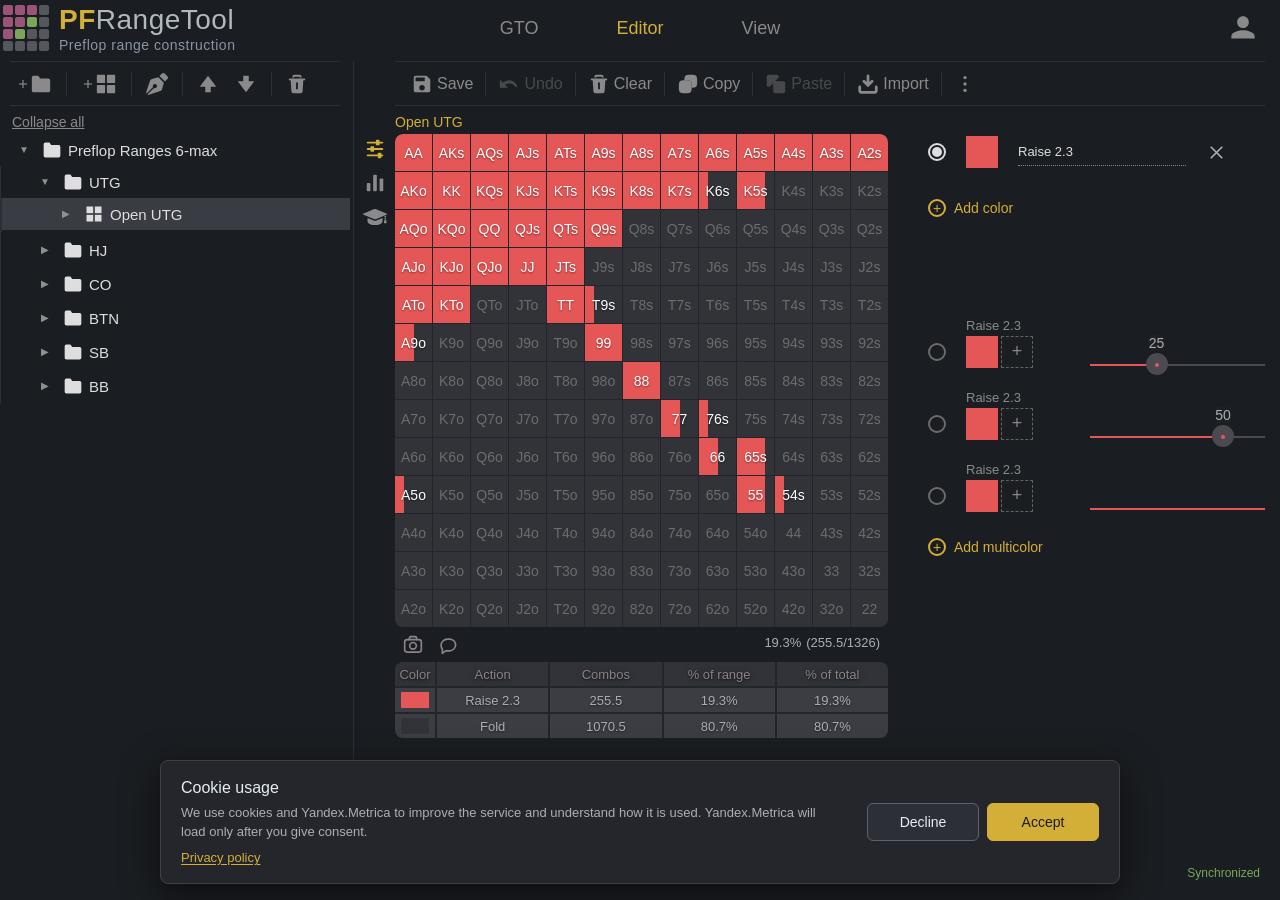
==== index.html @ 48ddcf0f "Добавление SVG-иконки и стилей для кнопки "Начать тренировку" в тренажере" ====
<!DOCTYPE html>
<html lang="ru">
<head>
    <meta charset="UTF-8">
    <meta name="viewport" content="width=device-width, initial-scale=1.0, user-scalable=yes">
    <!-- Сайт полностью тёмный: явно сообщаем это браузеру, чтобы встроенные
         авто-затемнители (Samsung Internet, Chrome Force Dark) не перекрашивали
         фон ячеек матрицы и градиенты своими алгоритмами. -->
    <meta name="color-scheme" content="dark">
    <title data-i18n="app.title">PFRangeTool - Построение префлоп-диапазонов</title>
	<link rel="icon" href="/favicon.svg" type="image/svg+xml">
    <link rel="stylesheet" href="styles.css">
    <link rel="stylesheet" href="styles/cookie-consent.css">
</head>
<body>
<script src="js/cookie-consent.js"></script>
<div class="app-card">
    <button type="button" class="tabs-toggle" id="tabsToggle" aria-controls="mainTabs" aria-expanded="true" data-i18n-aria-label="tabs.showPanelHide" aria-label="Скрыть панель вкладок">
        <svg class="tabs-toggle-icon" viewBox="0 0 24 24" aria-hidden="true" focusable="false">
            <path d="M5 8.5 12 15l7-6.5" fill="none" stroke="currentColor" stroke-width="2" stroke-linecap="round" stroke-linejoin="round"/>
        </svg>
    </button>
    <div class="tabs" id="mainTabs">
    <!-- Логотип -->
    <div class="logo-container">
        <div class="matrix-grid">
            <div class="cell cell-red"></div>
            <div class="cell cell-red"></div>
            <div class="cell cell-red"></div>
            <div class="cell cell-empty"></div>
            <div class="cell cell-red"></div>
            <div class="cell cell-red"></div>
            <div class="cell cell-green"></div>
            <div class="cell cell-empty"></div>
            <div class="cell cell-red"></div>
            <div class="cell cell-green"></div>
            <div class="cell cell-empty"></div>
            <div class="cell cell-empty"></div>
            <div class="cell cell-empty"></div>
            <div class="cell cell-empty"></div>
            <div class="cell cell-empty"></div>
            <div class="cell cell-empty"></div>
        </div>
        <div class="text-part">
            <h1 class="main-title">
                <span class="pf-text">PF</span><span class="range-text">RangeTool</span>
            </h1>
            <div class="subtitle" data-i18n="app.subtitle">построение префлоп-диапазонов</div>
        </div>
    </div>

    <!-- Кнопки -->
    <button type="button" class="tabs-menu-toggle" id="tabsMenuToggle" aria-expanded="false" data-i18n-aria-label="tree.openPanel" aria-label="Показать дерево">
        <svg class="tabs-menu-icon" viewBox="0 0 24 24" aria-hidden="true" focusable="false">
            <path d="M4 6h16M4 12h16M4 18h16" fill="none" stroke="currentColor" stroke-width="2" stroke-linecap="round"/>
        </svg>
    </button>
    <div class="tab-buttons" id="tabButtons">
    <button class="tab-btn" data-page="gto">GTO</button>
    <button class="tab-btn" data-page="constructor" data-i18n="tabs.editor">Редактор</button>
    <button class="tab-btn" data-page="work" data-i18n="tabs.view">Просмотр</button>
    </div>
    <div class="auth-panel" id="authPanel">
        <button type="button" class="auth-avatar-btn" id="authAvatarBtn" aria-haspopup="true" aria-expanded="false" data-i18n-aria-label="auth.account" aria-label="Аккаунт">
            <svg class="auth-avatar-icon" viewBox="0 0 24 24" aria-hidden="true">
                <path d="M12 12c2.76 0 5-2.24 5-5s-2.24-5-5-5-5 2.24-5 5 2.24 5 5 5zm0 2c-3.33 0-10 1.67-10 5v2h20v-2c0-3.33-6.67-5-10-5z"/>
            </svg>
            <svg class="auth-avatar-close" viewBox="0 0 24 24" aria-hidden="true">
                <path d="M18.3 4.29 12 10.59 5.7 4.29 4.29 5.7 10.59 12l-6.3 6.3 1.41 1.41 6.3-6.3 6.3 6.3 1.41-1.41-6.3-6.3 6.3-6.3z"/>
            </svg>
        </button>
        <div class="auth-dropdown" id="authDropdown">
            <button type="button" class="auth-menu-item" id="authLoginItem" data-i18n="auth.login">Войти</button>
            <button type="button" class="auth-menu-item" id="authRegisterItem" data-i18n="auth.register">Регистрация</button>
            <div class="auth-user-name" id="authUserName" hidden></div>
            <div class="auth-user-email" id="authUserEmail" hidden></div>
            <div class="auth-menu-divider" id="authConfigDivider" hidden></div>
            <button type="button" class="auth-menu-item" id="importTreeMenuBtn" data-i18n="auth.import" hidden>Импорт конфигурации</button>
            <button type="button" class="auth-menu-item" id="exportTreeMenuBtn" data-i18n="auth.export" hidden>Экспорт конфигурации</button>
            <button type="button" class="auth-menu-item" id="authLogoutItem" data-i18n="auth.logout" hidden>Выйти</button>
            <div class="auth-menu-divider"></div>
            <div class="language-switcher" role="group" data-i18n-aria-label="language.label" aria-label="Язык">
                <span class="language-label" data-i18n="language.label">Язык</span>
                <button type="button" class="language-btn active" data-language="ru">RU</button>
                <button type="button" class="language-btn" data-language="en">EN</button>
            </div>
        </div>
    </div>
</div>

    <!-- КОНСТРУКТОР -->
    <div id="constructorPage" class="page">
        <div class="three-columns">
            <!-- ЛЕВАЯ КОЛОНКА: ДЕРЕВО -->
            <div class="tree-panel">
                <!-- НАВИГАЦИОННАЯ ПАНЕЛЬ ДЕРЕВА -->
                <div class="tree-toolbar">

                    <button class="toolbar-btn" id="treeAddFolderBtn" data-i18n-tooltip="tree.createFolder" data-tooltip="Создать папку">
                        <svg class="plus-icon" viewBox="0 0 24 24"><rect x="5" y="11" width="14" height="2"/><rect x="11" y="5" width="2" height="14"/></svg>
                        <svg class="icon" viewBox="0 0 24 24"><path d="M22 19a2 2 0 0 1-2 2H4a2 2 0 0 1-2-2V5a2 2 0 0 1 2-2h5l2 3h9a2 2 0 0 1 2 2z"/></svg>
                    </button>
					<div class="divider"></div>
                    <button class="toolbar-btn" id="treeAddRangeBtn" data-i18n-tooltip="tree.createRange" data-tooltip="Создать диапазон">
                        <svg class="plus-icon" viewBox="0 0 24 24"><rect x="5" y="11" width="14" height="2"/><rect x="11" y="5" width="2" height="14"/></svg>
                        <svg class="icon" viewBox="0 0 24 24"><rect x="2" y="2" width="9" height="9" rx="1"/><rect x="13" y="2" width="9" height="9" rx="1"/><rect x="2" y="13" width="9" height="9" rx="1"/><rect x="13" y="13" width="9" height="9" rx="1"/></svg>
                    </button>
                    <div class="divider"></div>
                    <button class="toolbar-btn" id="treeRenameBtn" data-i18n-tooltip="tree.renameRange" data-tooltip="Переименовать диапазон">
                        <svg class="icon" viewBox="0 0 512 512"><path d="M136.6 138.79a64.003 64.003 0 0 0-43.31 41.35L0 460l14.69 14.69L164.8 324.58c-2.99-6.26-4.8-13.18-4.8-20.58 0-26.51 21.49-48 48-48s48 21.49 48 48-21.49 48-48 48c-7.4 0-14.32-1.81-20.58-4.8L37.31 497.31 52 512l279.86-93.29a64.003 64.003 0 0 0 41.35-43.31L416 224 288 96l-151.4 42.79zm361.34-64.62l-60.11-60.11c-18.75-18.75-49.16-18.75-67.91 0l-56.55 56.55 128.02 128.02 56.55-56.55c18.75-18.75 18.75-49.15 0-67.91z"/></svg>
                    </button>
                    <div class="divider"></div>
                    <button class="toolbar-btn" id="treeMoveUpBtn" data-i18n-tooltip="tree.moveUp" data-tooltip="Переместить вверх">
                        <svg class="icon" viewBox="0 0 24 24"><polygon points="12,3 3,15 9,15 9,21 15,21 15,15 21,15"/></svg>
                    </button>
                    <button class="toolbar-btn" id="treeMoveDownBtn" data-i18n-tooltip="tree.moveDown" data-tooltip="Переместить вниз">
                        <svg class="icon" viewBox="0 0 24 24"><polygon points="12,21 3,9 9,9 9,3 15,3 15,9 21,9"/></svg>
                    </button>
                    <div class="divider"></div>
                    <button class="toolbar-btn" id="treeDeleteBtn" data-i18n-tooltip="tree.delete" data-tooltip="Удалить диапазон">
                        <svg class="icon" viewBox="0 0 24 24"><path d="M17,4V5H15V4H9V5H7V4A2,2,0,0,1,9,2h6A2,2,0,0,1,17,4Z"/><path d="M20,6H4A1,1,0,0,0,4,8H5.07l.87,12.14a2,2,0,0,0,2,1.86h8.14a2,2,0,0,0,2-1.86L18.93,8H20a1,1,0,0,0,0-2ZM13,17a1,1,0,0,1-2,0V11a1,1,0,0,1,2,0Z"/></svg>
                    </button>
                </div>
                <div class="tree-collapse-wrapper">
                    <span id="treeCollapseText" class="tree-collapse-link" data-i18n="tree.collapseAll">Свернуть все</span>
</div>
                <div id="constructorTree"></div>
            </div>

            <!-- НОВЫЙ БЛОК: ОБЪЕДИНЯЕТ ТАБЛИЦУ И ПРОФИЛИ -->
            <div class="table-profiles-wrapper">
                <!-- НАВИГАЦИОННАЯ ПАНЕЛЬ (теперь над таблицей и профилями) -->
<div class="table-toolbar">

    
    <!-- Правая часть: кнопки -->
    <div class="toolbar-right">
        
        <button class="toolbar-btn" id="tableSaveBtn" data-i18n-tooltip="editor.saveRange" data-tooltip="Сохранить диапазон">
            <svg class="icon" viewBox="0 0 24 24"><path d="M17,3H5C3.89,3,3,3.9,3,5V19a2,2,0,0,0,2,2H19a2,2,0,0,0,2-2V7ZM12,19a3,3,0,1,1,3-3A3,3,0,0,1,12,19ZM15,9H5V5H15Z"/></svg>
            <span class="toolbar-btn-label" data-i18n="editor.save">Сохранить</span>
        </button>
        <div class="divider"></div>
        <button class="toolbar-btn" id="tableUndoBtn" data-i18n-tooltip="editor.undoChanges" data-tooltip="Отменить изменения">
            <svg class="icon" viewBox="0 0 24 24"><path d="M12.5,8c-2.65,0-5.05,0.99-6.9,2.6L2,7v9h9l-3.62-3.62C8.53,12.35,10.39,11.5,12.5,11.5 c2.87,0,5.37,1.63,6.68,4.05l2.03-1.19C19.6,11.57,16.26,8,12.5,8z"/></svg>
            <span class="toolbar-btn-label" data-i18n="editor.undo">Отменить</span>
        </button>
		        <div class="divider"></div>
        <button class="toolbar-btn" id="tableClearBtn" data-i18n-tooltip="editor.clearTable" data-tooltip="Очистить таблицу">
            <svg class="icon" viewBox="0 0 24 24"><path d="M17,4V5H15V4H9V5H7V4A2,2,0,0,1,9,2h6A2,2,0,0,1,17,4Z"/><path d="M20,6H4A1,1,0,0,0,4,8H5.07l.87,12.14a2,2,0,0,0,2,1.86h8.14a2,2,0,0,0,2-1.86L18.93,8H20a1,1,0,0,0,0-2ZM13,17a1,1,0,0,1-2,0V11a1,1,0,0,1,2,0Z"/></svg>
            <span class="toolbar-btn-label" data-i18n="editor.clear">Очистить</span>
        </button>
        <div class="divider"></div>
        <button class="toolbar-btn" id="tableCopyBtn" data-i18n-tooltip="editor.copyRange" data-tooltip="Копировать диапазон">
           <svg class="icon" viewBox="0 0 24 24" fill="currentColor">
        <path d="M16 12.9V17.1C16 20.6 14.6 22 11.1 22H6.9C3.4 22 2 20.6 2 17.1V12.9C2 9.4 3.4 8 6.9 8H11.1C14.6 8 16 9.4 16 12.9Z"/>
        <path d="M22 6.9V11.1C22 14.6 20.6 16 17.1 16H16V12.9C16 9.4 14.6 8 11.1 8H8V6.9C8 3.4 9.4 2 12.9 2H17.1C20.6 2 22 3.4 22 6.9Z"/>
    </svg>
            <span class="toolbar-btn-label" data-i18n="editor.copy">Копировать</span>
        </button>
		<div class="divider"></div>
        <button class="toolbar-btn" id="tablePasteBtn" data-i18n-tooltip="editor.pasteRange" data-tooltip="Вставить диапазон">
        <svg class="icon" viewBox="0 0 24 24" fill="#e5eaf0">
    <rect x="9" y="9" width="13" height="13" rx="2" ry="2"/>
    <path d="M5 15H4a2 2 0 0 1-2-2V4a2 2 0 0 1 2-2h9a2 2 0 0 1 2 2v1"/>
    <path d="M12 17L8 13H10.5V9H13.5V13H16L12 17Z"/>
</svg>
            <span class="toolbar-btn-label" data-i18n="editor.paste">Вставить</span>
        </button>
		<div class="divider"></div>
		<button class="toolbar-btn" id="importRangeBtn" data-i18n-tooltip="editor.importRange" data-tooltip="Импорт диапазона">
 <svg class="icon" viewBox="0 0 16 16" fill="currentColor" fill-rule="evenodd">
        <path d="M14,9 C14.5523,9 15,9.44772 15,10 L15,13 C15,14.1046 14.1046,15 13,15 L3,15 C1.89543,15 1,14.1046 1,13 L1,10 C1,9.44772 1.44772,9 2,9 C2.55228,9 3,9.44771 3,10 L3,13 L13,13 L13,10 C13,9.44771 13.4477,9 14,9 Z M8,1 C8.55228,1 9,1.44772 9,2 L9,6.58579 L10.2929,5.29289 C10.6834,4.90237 11.3166,4.90237 11.7071,5.29289 C12.0976,5.68342 12.0976,6.31658 11.7071,6.70711 L8,10.4142 L4.29289,6.70711 C3.90237,6.31658 3.90237,5.68342 4.29289,5.29289 C4.68342,4.90237 5.31658,4.90237 5.70711,5.29289 L7,6.58579 L7,2 C7,1.44772 7.44772,1 8,1 Z"/>
    </svg>
    <span class="toolbar-btn-label" data-i18n="editor.import">Импорт</span>
</button>
		<div class="divider"></div>
		<div class="toolbar-more-wrapper">
		<button class="toolbar-btn" id="tableMoreBtn" type="button" aria-haspopup="true" aria-expanded="false" data-i18n-tooltip="editor.more" data-tooltip="Дополнительно">
			<svg class="icon" viewBox="0 0 24 24" aria-hidden="true">
				<circle cx="12" cy="5" r="1.8"/>
				<circle cx="12" cy="12" r="1.8"/>
				<circle cx="12" cy="19" r="1.8"/>
			</svg>
		</button>
		<div class="toolbar-more-menu" id="tableMoreMenu">
			<button type="button" class="toolbar-more-item" id="removeUnusedColorsBtn" data-i18n="colors.removeUnused">Удалить неиспользуемые цвета</button>
		</div>
		</div>

    </div>
</div>
                
                <!-- Горизонтальный контейнер для таблицы и профилей -->
                <div class="table-profiles-row">
                    <!-- ЦЕНТРАЛЬНАЯ КОЛОНКА: МАТРИЦА -->
               <div class="table-panel">
			    <div class="range-title-wrapper">
        <span id="currentRangeName" class="toolbar-range-name">Новый диапазон</span>
    </div>
    <div class="matrix-row">
        <div class="matrix-mode-toolbar">
            <button type="button" class="toolbar-btn active" id="editorModeBtn" data-i18n-tooltip="editor.mode" data-tooltip="Режим редактора">
                <svg class="icon" viewBox="0 0 24 24">
                    <rect x="3" y="4" width="18" height="2" rx="1"/>
                    <rect x="13" y="2" width="4" height="6" rx="1"/>
                    <rect x="3" y="11" width="18" height="2" rx="1"/>
                    <rect x="7" y="9" width="4" height="6" rx="1"/>
                    <rect x="3" y="18" width="18" height="2" rx="1"/>
                    <rect x="15" y="16" width="4" height="6" rx="1"/>
                </svg>
            </button>
            <button type="button" class="toolbar-btn" id="analysisModeBtn" data-i18n-tooltip="editor.analysisMode" data-tooltip="Режим анализа">
                <svg class="icon" viewBox="0 0 24 24">
                    <rect x="3" y="12" width="4" height="9" rx="1"/>
                    <rect x="10" y="3" width="4" height="18" rx="1"/>
                    <rect x="17" y="7" width="4" height="14" rx="1"/>
                </svg>
            </button>
            <!-- Кнопка режима тренировки: иконка "шапочка выпускника" (околыш с кисточкой) -->
            <button type="button" class="toolbar-btn" id="trainingModeBtn" data-i18n-tooltip="editor.trainingMode" data-tooltip="Режим тренировки">
                <svg class="icon" viewBox="0.2 4.3 16.6 11.3">
                    <path d="M16.141 7.905c.24.102.24.269 0 .37l-7.204 3.058a1.288 1.288 0 0 1-.874 0L.859 8.276c-.24-.102-.24-.27 0-.371l7.204-3.058a1.287 1.287 0 0 1 .874 0zm-6.833 4.303 3.983-1.69v2.081c0 1.394-2.145 2.524-4.791 2.524s-4.79-1.13-4.79-2.524v-2.082l3.982 1.69a2.226 2.226 0 0 0 1.616 0zm4.94 1.677h1.642v-1.091a.822.822 0 1 0-1.643 0zm.82-3.603a.554.554 0 1 0-.553-.554.554.554 0 0 0 .554.554zm0 1.415a.554.554 0 1 0-.553-.555.554.554 0 0 0 .554.555z"/>
                </svg>
            </button>
        </div>
        <div class="constructor-matrix-row">
            <div class="constructor-matrix-col">
                <div class="matrix-wrapper">
                    <div id="constructorGrid" class="hands-grid"></div>
                </div>
                <div id="constructorStatsContainer"></div>
                <!-- Плашка запуска тренировки (вместо статистики при настройке тренировки) -->
                <button type="button" class="training-plate-btn" id="trainingStartBtn" style="display: none;">
                    <svg class="training-plate-icon" viewBox="0 0 512 512" fill="currentColor">
                        <path d="M304.872,377.116v-53.41c0.007,0,0.011,0.008,0.018,0.015v-3.762c0.808-0.41,1.683-0.812,2.492-1.147
                            c0.808-0.402,1.68-0.805,2.487-1.214c10.425-4.968,21.73-10.354,31.409-16.477c2.965-1.877,5.725-3.896,8.213-6.116
                            c2.082-1.751,3.967-3.635,5.714-5.587c12.377-13.855,16.343-31.212,7.87-45.059c-4.711-7.665-11.836-12.112-19.371-13.52
                            c-4.302-0.946-8.741-0.812-13.05,0.336c-0.872,0.201-1.814,0.469-2.686,0.804c-5.583,1.952-10.563,5.513-14.131,10.63
                            c0.54-6.19-0.939-12.18-3.967-17.222c-0.465-0.804-0.938-1.616-1.542-2.354c-1.013-1.475-2.156-2.756-3.438-3.963v98.127
                            c-0.008-0.008-0.012-0.014-0.018-0.014v-98.127c0.007,0.008,0.011,0.008,0.018,0.014v-7.33c-0.008,0-0.012,0.008-0.018,0.008
                            V35.636C304.872,15.956,288.931,0,269.24,0H49.504C29.808,0,13.868,15.956,13.868,35.636v341.48
                            c0,19.68,15.94,35.629,35.636,35.636H269.24C288.931,412.745,304.872,396.797,304.872,377.116z M31.354,377.116V35.636
                            c0.018-10.027,8.123-18.131,18.15-18.153H269.24c10.022,0.022,18.127,8.126,18.15,18.153v341.48
                            c-0.023,10.026-8.127,18.13-18.15,18.146H49.504C39.477,395.247,31.372,387.142,31.354,377.116z"/>
                        <path d="M160.521,136.586c-0.343-0.998-0.644-1.542-1.158-1.542c-0.51,0-0.801,0.544-1.14,1.542
                            c-5.848,17.296-36.497,59.808-47.804,68.941l-0.54,0.849l0.54,0.842c11.307,9.148,41.957,51.652,47.804,68.956
                            c0.338,0.998,0.629,1.534,1.14,1.534c0.514,0,0.815-0.536,1.158-1.534c5.832-17.304,36.492-59.808,47.804-68.956l0.537-0.842
                            l-0.537-0.849C197.013,196.395,166.353,153.882,160.521,136.586z"/>
                        <path d="M77.474,42.698l-0.503-0.67l-0.495,0.67C73.974,50.14,60.774,68.45,55.898,72.368l-0.23,0.373l0.23,0.364
                            c4.876,3.918,18.076,22.235,20.578,29.677l0.495,0.663l0.503-0.663c2.504-7.442,15.706-25.758,20.574-29.677l0.235-0.364
                            l-0.235-0.373C93.181,68.45,79.978,50.14,77.474,42.698z"/>
                        <path d="M242.263,317.718l-0.5-0.664l-0.499,0.664c-2.503,7.449-15.699,25.758-20.571,29.677l-0.238,0.365l0.238,0.373
                            c4.872,3.918,18.068,22.228,20.571,29.669l0.499,0.671l0.5-0.671c2.503-7.442,15.706-25.752,20.578-29.669l0.231-0.373
                            l-0.231-0.365C257.969,343.476,244.766,325.166,242.263,317.718z"/>
                        <path d="M474.659,121.941L304.891,60.196v18.563l163.782,59.6c1.885,0.67,3.497,1.608,4.98,2.823
                            c0.738,0.536,1.479,1.207,2.082,1.877c4.506,4.783,6.186,11.911,3.836,18.571L362.74,482.528
                            c-3.43,9.408-13.859,14.257-23.271,10.824L132.978,418.22c-3.092-1.14-5.717-3.024-7.669-5.445h-19.773
                            c3.363,9.818,10.965,18.027,21.456,21.863l206.485,75.19c13.118,4.775,27.107,1.416,36.593-7.531
                            c1.349-1.214,2.556-2.556,3.699-4.038c2.22-2.89,4.105-6.123,5.378-9.75l116.831-320.898
                            C502.704,149.115,493.155,128.668,474.659,121.941z"/>
                        <path d="M412.831,205.639l0.466-0.149c4.723-4.574,17.669-8.939,27.122-14.943c10.224-6.473,14.876-17.498,9.844-25.73
                            c-5.274-8.574-17.118-8.216-22.291-0.782c0.808-9.021-8.041-16.91-17.592-13.729c-9.143,3.069-12.67,14.496-8.998,26.035
                            c3.39,10.674,10.504,22.34,11.174,28.88L412.831,205.639z"/>
                    </svg>
                    <span data-i18n="trainer.start">Начать тренировку</span>
                </button>
            </div>
            <div class="constructor-legend-col">
                <div id="constructorActionLegend" class="stats-action-legend"></div>
                <div id="constructorActionBar" class="stats-action-bar"></div>
                <div id="constructorCellPreview" class="gto-cell-preview"></div>
            </div>
        </div>
    </div>
    <div id="constructorChildButtons"></div>
    <div id="constructorNavButtons" class="button-bar">
        <button id="backButton" class="btn-oval" style="display: none;">← <span data-i18n="tree.back">Назад</span></button>
    </div>
   
</div>
                    <!-- ПРАВАЯ КОЛОНКА: ПРОФИЛИ -->
                    <div class="profiles-panel">
                        <!-- Панель настройки тренировки (по кнопке «шапочка выпускника»):
                             копия матрицы диапазона + плашка авто-генерации -->
                        <div id="trainingSetupPanel" class="training-setup-panel" style="display: none;">
                            <div class="training-setup-title" data-i18n="trainer.panelTitle">Диапазон на тренировке</div>
                            <div class="matrix-wrapper training-matrix-wrapper">
                                <div id="trainingGrid" class="hands-grid"></div>
                            </div>
                            <button type="button" class="training-plate-btn active" id="trainingAutoBtn">
                                <span class="training-plate-indicator"></span>
                                <span data-i18n="trainer.autoGenerate">Генерировать автоматически</span>
                            </button>
                        </div>
                        <div class="palette-section">
                            <div id="paletteList" class="palette-list"></div>
                            <div class="add-color-block" id="addPaletteColorBtn">
                                <span class="round-add-btn"></span>
                    <span class="add-color-text" data-i18n="colors.add">Добавить цвет</span>
                            </div>
                        </div>
                        <div class="profiles-container">
                            <div id="profileList"></div>
                            <div class="add-profile-block" id="newProfileBtn">
                                <span class="round-add-btn"></span>
                                <span class="add-profile-text" data-i18n="colors.addMulti">Добавить мультицвет</span>
                            </div>
                        </div>
                    </div>
                </div>
            </div>
        </div>
    </div>
<!-- GTO -->
    <div id="gtoPage" class="page">
        <div class="gto-filter-area">
        <button type="button" class="gto-filter-toggle" id="gtoFilterToggle" aria-controls="gtoFilterBar" data-i18n="gto.filter" aria-expanded="false">
            Фильтр
        </button>
	   <div class="gto-filter-bar" id="gtoFilterBar">
        <!-- Дисциплина -->
        <div class="gto-filter-item">
            <span class="gto-filter-label" data-i18n="gto.gameType">Дисциплина</span>
            <div class="gto-filter-options" data-filter="gameType">
                <span class="opt active" data-value="cash">Cash</span>
                <span class="opt" data-value="mtt">MTT</span>
                <span class="opt" data-value="spin">Spin&Go</span>
            </div>
        </div>
        <div class="gto-filter-divider"></div>

        <!-- Стол -->
        <div class="gto-filter-item">
            <span class="gto-filter-label" data-i18n="gto.table">Стол</span>
            <div class="gto-filter-options" data-filter="tableSize">
                <span class="opt active" data-value="6max">6-max</span>
                <span class="opt" data-value="9max">9-max</span>
                <span class="opt" data-value="hu">Heads-up</span>
            </div>
        </div>
        <div class="gto-filter-divider"></div>

        <!-- Лимит -->
        <div class="gto-filter-item">
            <span class="gto-filter-label" data-i18n="gto.limit">Лимит</span>
            <div class="gto-filter-options" data-filter="limit">
                <span class="opt" data-value="nl25">NL25</span>
                <span class="opt" data-value="nl50">NL50</span>
                <span class="opt" data-value="nl100">NL100</span>
                <span class="opt" data-value="nl200">NL200</span>
            </div>
        </div>
        <div class="gto-filter-divider"></div>

        <!-- Стек -->
        <div class="gto-filter-item">
            <span class="gto-filter-label" data-i18n="gto.stack">Стек</span>
            <div class="gto-filter-options" data-filter="stack">
                <span class="opt active" data-value="100bb">100bb</span>
                <span class="opt" data-value="200bb">200bb</span>
            </div>
        </div>
        <div class="gto-filter-divider"></div>

        <!-- Сайзинг -->
        <div class="gto-filter-item">
            <span class="gto-filter-label" data-i18n="gto.sizing">Сайзинг</span>
            <div class="gto-filter-options" data-filter="sizing">
                <span class="opt" data-value="2.25">2.25bb</span>
                <span class="opt active" data-value="2.5">2.5bb</span>
                <span class="opt" data-value="3">3bb</span>
            </div>
        </div>
    </div>
        </div>
        <div class="three-columns">
            <div class="tree-panel">
                <div class="tree-collapse-wrapper">
            <span id="gtoTreeCollapseText" class="tree-collapse-link" data-i18n="tree.collapseAll">Свернуть все</span>
                </div>
                <div id="gtoTree"></div>
                <button type="button" class="add-node-btn" id="gtoAddToEditorBtn" data-i18n="gto.addToEditor">Добавить в редактор</button>
            </div>
            <div class="table-panel">
                <div class="range-title-wrapper">
                    <span id="gtoRangeName" class="toolbar-range-name">GTO диапазон</span>
                </div>
                <div class="gto-matrix-row">
                    <div class="gto-matrix-col">
                        <div class="matrix-wrapper">
                            <div id="gtoGrid" class="hands-grid"></div>
                        </div>
                        <div id="gtoStatsContainer">
                            <div class="stats-table stats-table--total">
                                <div class="stats-row stats-row--total">
                                    <div class="stats-cell stats-cell--empty"></div>
                                    <div class="stats-cell stats-cell--percent">0.0%</div>
                                    <div class="stats-cell stats-cell--combos">(0/1326)</div>
                                </div>
                            </div>
                        </div>
                    </div>
                    <div class="gto-legend-col">
                        <div id="gtoActionLegend" class="stats-action-legend"></div>
                        <div id="gtoActionBar" class="stats-action-bar"></div>
                        <div id="gtoCellPreview" class="gto-cell-preview"></div>
                    </div>
                </div>
            </div>
            <div class="profiles-panel">
                <div class="palette-section">
                    <div id="gtoPaletteList" class="palette-list"></div>
                    <div class="add-color-block" id="gtoAddPaletteColorBtn">
                        <span class="round-add-btn"></span>
                        <span class="add-color-text" data-i18n="colors.add">Добавить цвет</span>
                    </div>
                </div>
                <div class="profiles-container">
                    <div id="gtoProfileList"></div>
                    <div class="add-profile-block" id="gtoNewProfileBtn">
                        <span class="round-add-btn"></span>
                        <span class="add-profile-text" data-i18n="colors.addMulti">Добавить мультицвет</span>
                    </div>
                </div>
            </div>
        </div>
    </div>

    <!-- РАБОТА -->
    <div id="workPage" class="page">
        <div class="work-single-panel">
            <div class="work-layout">
                <div class="left-area">
                    <div id="workRangeTitle">
                        <span id="workRangeName">—</span>
                    </div>
                    <div class="work-table-wrapper" id="workTableWrapper">
                        <div class="matrix1-wrapper">
						<div id="workGrid" class="hands-grid"></div>
						</div>
                        <div id="workStatsFooter">
                            <div class="rng-widget" id="rngNumber" data-i18n-tooltip="work.rng" data-tooltip="ГСЧ">42</div>
                            <div id="workStatsContainer"></div>
                        </div>
                    </div>
                </div>
                <div class="right-area">
                    <div id="workLevelsContainer" class="button-bar"></div>
                </div>
            </div>
        </div>
    </div>

    <!-- ===== ЦВЕТОВОЙ ПИКЕР (НОВЫЙ) ===== -->
    <div class="picker-overlay" id="pickerOverlay"></div>
    <div class="picker-window" id="pickerWindow">
        <div class="picker-header" id="pickerHeader">
            <h2 data-i18n="colors.title">Цвет</h2>
            <button class="picker-close" id="pickerClose"></button>
        </div>
        <div class="picker-body">
            <div class="picker-canvas">
                <canvas id="paletteCanvas" width="400" height="200"></canvas>
            </div>
            <div class="picker-slider-group">
                <div class="picker-preview" id="colorPreview"></div>
                <input type="range" id="hueSlider" min="0" max="360" value="0">
            </div>
            <div class="picker-format-selector" id="formatSelector">
                <button class="picker-format-btn active" data-format="hex">HEX</button>
                <button class="picker-format-btn" data-format="rgba">RGBA</button>
                <button class="picker-format-btn" data-format="hsla">HSLA</button>
            </div>
            <div class="picker-hex-input">
                <input type="text" id="hexInput" value="#9b5378" maxlength="30">
            </div>
            <div class="picker-grid" id="presetGrid"></div>
            <div class="picker-actions">
                <button class="picker-btn picker-btn-reset" id="resetBtn"></button>
                <button class="picker-btn picker-btn-ok" id="okBtn">OK</button>
                <button class="picker-btn picker-btn-cancel" id="cancelBtn"></button>
            </div>
        </div>
    </div>
	<div id="saveStatus" class="save-status" aria-live="polite" data-i18n="status.synced">Синхронизировано</div>
	<script src="js/i18n.js"></script>
	<script src="js/store.js"></script>
	<script src="js/auth.js"></script>
	<script src="js/storage.js"></script>
	<script src="js/dirty-tracker.js"></script>
	<script src="js/ui-utils.js"></script>
	<script src="js/modals.js"></script>
	<script src="js/persistence.js"></script>
   <script src="js/color-manager.js"></script>
	<script src="js/comments.js"></script>
	<script src="js/stats.js"></script>
    <script type="module" src="js/modules/grid/grid-utils.js"></script>
    <script type="module" src="js/modules/range-export.js"></script>
    <script type="module" src="js/modules/grid/grid-operations.js"></script>
    <script type="module" src="js/modules/grid/grid-renderer.js"></script>
    <script type="module" src="js/modules/grid/grid-preview.js"></script>
    <script type="module" src="js/modules/grid/grid-tooltip.js"></script>
    <script type="module" src="js/modules/grid/grid-toolbar.js"></script>
    <script type="module" src="js/modules/grid/grid-api.js"></script>
    <script type="module" src="js/modules/trainer/trainer-api.js"></script>
	<script src="js/paint.js"></script>
	<script src="js/tree/tree-node-create.js"></script>
	<script src="js/tree/tree-node-ops.js"></script>
	<script src="js/tree/tree-keyboard.js"></script>
	<script src="js/tree/tree-render.js"></script>
	<script src="js/navigation.js"></script>
	<script src="js/work-navigation.js"></script>
	<script src="js/style-manager.js"></script>
	<script src="js/refresh.js"></script>
	<script src="js/animations.js"></script>
	<script src="js/drag-drop.js"></script>
	<script src="js/clipboard.js"></script>
	<script src="js/status-bar.js"></script>
	<script src="js/auth-ui.js"></script>
	<script src="js/layout.js"></script>
	<script src="js/tabs.js"></script>
	<script src="js/tree-panel.js"></script>
	<script src="js/matrix-toolbar.js"></script>
	<script src="js/tree-toolbar.js"></script>
	<script src="js/palette-toolbar.js"></script>
	<script src="js/rng.js"></script>
	<script src="js/bootstrap.js"></script>
	<script src="js/gto-loader.js"></script>
	<script src="js/import-manager.js"></script>
	<script src="js/backup-manager.js"></script>
	<script src="js/default-data.js"></script>
	
    </div>
</body>
</html>
---- styles.css ----
@import 'styles/variables.css';
@import 'styles/base.css';
@import 'styles/components.css';
@import 'styles/palette.css';
@import 'styles/mobile.css';

.save-status {
    position: absolute;
    bottom: 20px;
    right: 20px;
    color: #8d9aa8;
    font-size: 12px;
    white-space: nowrap;
}

.save-status.saving,
.save-status.loading { color: #d4af37; }
.save-status.saved {
    color: #79a65a;
    animation: pulseSaved 1.2s ease-out;
}
.save-status.error { color: #e55656; }

@keyframes pulseSaved {
    0%, 100% {
        opacity: 1;
        transform: scale(1);
        color: #79a65a;
    }
    50% {
        opacity: 1;
        transform: scale(1.08);
        color: #92c875;
    }
}

.app-card.language-transitioning {
    opacity: 0;
    transition: opacity 150ms ease;
}

.auth-panel {
    margin-left: auto;
    margin-right: 15px;
    position: relative;
    display: flex;
    align-items: center;
    color: #8a8a8a;
    font-size: 14px;
}

.auth-avatar-btn {
    display: flex;
    align-items: center;
    justify-content: center;
    width: 38px;
    height: 38px;
    padding: 4px;
    border: 1px solid transparent;
    border-radius: 999px;
    background: transparent;
    color: #e6edf5;
    cursor: pointer;
    font-size: 14px;
    font-family: inherit;
}

.auth-avatar-btn:hover {
    background: #2c2f36;
    border-color: #3d3f46;
}

.auth-avatar-icon {
    width: 28px;
    height: 28px;
    fill: #8a8a8a;
    flex: 0 0 auto;
}

/* Золотой цвет иконки и имени для залогиненного пользователя */
.auth-avatar-btn.logged-in .auth-avatar-icon {
    fill: #D4AF37;
}

.auth-avatar-btn.menu-open {
    border-color: transparent;
    box-shadow: none;
}

.auth-avatar-close {
    display: none;
    width: 24px;
    height: 24px;
    fill: #D4AF37;
    flex: 0 0 auto;
}

.auth-avatar-btn.menu-open .auth-avatar-icon {
    display: none;
}

.auth-avatar-btn.menu-open .auth-avatar-close {
    display: block;
}

.auth-dropdown {
    position: absolute;
    top: calc(100% + 6px);
    right: 0;
    z-index: 1000;
    min-width: 220px;
    padding: 6px;
    background: #2d2f34;
    border: 1px solid #3d3f46;
    border-radius: 4px;
    box-shadow: 0 8px 32px rgba(0, 0, 0, .6);
    display: flex;
    flex-direction: column;
    opacity: 0;
    transform: translateY(-8px) scale(0.98);
    transform-origin: top right;
    visibility: hidden;
    pointer-events: none;
    transition: opacity .18s ease, transform .18s ease, visibility .18s ease;
}

.auth-dropdown.open {
    opacity: 1;
    transform: translateY(0) scale(1);
    visibility: visible;
    pointer-events: auto;
}

.auth-menu-item {
    display: block;
    width: 100%;
    text-align: left;
    padding: 8px 10px;
    border: none;
    border-radius: 4px;
    background: transparent;
    color: #dedede;
    cursor: pointer;
    font-size: 15px;
    font-family: inherit;
}

.auth-menu-item:hover {
    background: #3a3e48;
}

.auth-menu-item[hidden] {
    display: none;
}

.auth-user-name {
    padding: 8px 10px 2px;
    color: #D4AF37;
    font-size: 15px;
    white-space: nowrap;
}

.auth-user-email {
    padding: 8px 10px 6px;
    color: #8a8a8a;
    font-size: 15px;
    white-space: nowrap;
}

/* Логин над емейлом — подтягиваем емейл к нему */
.auth-user-name:not([hidden]) + .auth-user-email {
    padding-top: 2px;
}

.auth-user-name[hidden],
.auth-user-email[hidden],
.auth-menu-divider[hidden] {
    display: none;
}

.auth-menu-divider {
    height: 1px;
    margin: 4px 0;
    background: #454951;
}

.language-switcher {
    display: flex;
    align-items: center;
    gap: 4px;
    padding: 6px 10px;
    color: #8a8a8a;
    font-size: 15px;
}

.language-label {
    margin-right: auto;
}

.language-btn {
    min-width: 32px;
    padding: 4px 6px;
    border: 1px solid transparent;
    border-radius: 4px;
    background: transparent;
    color: #8a8a8a;
    cursor: pointer;
    font: inherit;
}

.language-btn:hover,
.language-btn.active {
    border-color: #D4AF37;
    color: #D4AF37;
}

.auth-submit,
.auth-link {
    border: 1px solid #3d3f46;
    border-radius: 6px;
    background: #2c2f36;
    color: #8a8a8a;
    cursor: pointer;
    padding: 8px 20px;
    font-size: 14px;
    font-weight: 500;
}

.auth-submit {
    background: #D4AF37;
    border-color: #D4AF37;
    color: #1a1c1f;
}

.auth-submit:hover {
    background: #e6c84a;
}

.auth-dialog-overlay {
    position: fixed;
    inset: 0;
    z-index: 1000;
    display: flex;
    align-items: center;
    justify-content: center;
    background: rgba(0, 0, 0, .6);
}

.auth-dialog {
    position: relative;
    width: min(360px, calc(100vw - 32px));
    padding: 24px 28px;
    border: 1px solid #3d3f46;
    border-radius: 4px;
    background: #2d2f34;
    color: #e6edf5;
    box-shadow: 0 8px 32px rgba(0, 0, 0, .6);
}

.auth-dialog h2 {
    margin: 0 0 16px;
    padding-bottom: 10px;
    border-bottom: 1px solid #2c2f36;
    font-size: 20px;
    font-weight: 500;
}

.auth-dialog-hint {
    color: #8e9aaf;
    font-size: 13px;
}

.auth-dialog label {
    display: block;
    margin: 12px 0;
    font-size: 13px;
    color: #8a8a8a;
}

.auth-dialog input {
    box-sizing: border-box;
    width: 100%;
    margin-top: 5px;
    padding: 8px 10px;
    border: 1px solid #3d3f46;
    border-radius: 4px;
    background: #24262b;
    color: #e6edf5;
    font-family: inherit;
    font-size: 14px;
    outline: none;
    transition: border-color .2s;
}

.auth-dialog input:focus {
    border-color: #D4AF37;
}

/* ===== ПОЛЕ ПАРОЛЯ С ПЕРЕКЛЮЧАТЕЛЕМ ВИДИМОСТИ (глаз) ===== */
/* Контейнер, в который оборачивается input: нужен для абсолютного
   позиционирования кнопки-глаза у правого края поля. */
.password-wrap {
    position: relative;
    display: block;
}

/* Правый отступ, чтобы текст пароля не наезжал на иконку глаза */
.password-wrap input {
    padding-right: 40px;
}

.password-toggle {
    position: absolute;
    top: 5px;               /* совпадает с margin-top самого input */
    right: 5px;
    display: flex;
    align-items: center;
    justify-content: center;
    width: 30px;
    height: 30px;
    padding: 0;
    border: none;
    border-radius: 4px;
    background: transparent;
    color: #8a8a8a;
    cursor: pointer;
    transition: color .2s;
}

.password-toggle:hover {
    color: #e6edf5;
}

.auth-dialog-error {
    min-height: 18px;
    margin: 8px 0;
    color: #e55656;
    font-size: 13px;
}

.auth-submit {
    width: 100%;
    margin-bottom: 10px;
}

.auth-link {
    border: 0;
    padding: 4px 0;
    background: transparent;
    color: #D4AF37;
    font-weight: 400;
}

.auth-link:hover {
    color: #e6c84a;
}

.auth-dialog-close {
    position: absolute;
    top: 10px;
    right: 12px;
    border: 0;
    background: transparent;
    color: #8e9aaf;
    cursor: pointer;
    font-size: 22px;
}

.auth-dialog-close:hover {
    color: #e6edf5;
}
---- styles/cookie-consent.css ----
/* ===== COOKIE CONSENT ===== */
.cookie-consent {
    position: fixed;
    right: 16px;
    bottom: 16px;
    left: 16px;
    z-index: 10000;
    display: flex;
    align-items: center;
    justify-content: space-between;
    gap: 24px;
    width: min(960px, calc(100% - 32px));
    margin: 0 auto;
    padding: 18px 20px;
    border: 1px solid #3d3f46;
    border-radius: 8px;
    background: #24262b;
    color: #e6edf5;
    box-shadow: 0 10px 36px rgba(0, 0, 0, .55);
    font-family: 'Roboto', 'Helvetica Neue', sans-serif;
    user-select: text;
    animation: cookie-consent-appear .22s ease-out;
    transition: opacity .22s ease, transform .22s ease;
}

.cookie-consent-hiding {
    opacity: 0;
    transform: translateY(12px);
}

.cookie-consent-content {
    min-width: 0;
}

.cookie-consent-actions {
    display: flex;
    flex: 0 0 auto;
    gap: 8px;
    align-items: center;
}

.cookie-consent h2 {
    margin: 0 0 7px;
    color: #e6edf5;
    font-size: 16px;
    font-weight: 500;
}

.cookie-consent p {
    max-width: 780px;
    margin: 0 0 7px;
    color: #a9afb5;
    font-size: 13px;
    line-height: 1.45;
}

.cookie-consent a {
    color: #d4af37;
    font-size: 13px;
    text-underline-offset: 2px;
}

.cookie-consent a:hover {
    color: #e6c84a;
}

.cookie-consent-accept,
.cookie-consent-reject {
    min-width: 112px;
    padding: 10px 20px;
    border: 1px solid #596273;
    border-radius: 6px;
    cursor: pointer;
    font: inherit;
    font-size: 14px;
    font-weight: 500;
    transition: background .15s ease, border-color .15s ease, transform .15s ease;
}

.cookie-consent-reject {
    background: #2c2f36;
    color: #e6edf5;
}

.cookie-consent-reject:hover {
    border-color: #7d8798;
    background: #3a3e48;
}

.cookie-consent-accept {
    border-color: #d4af37;
    background: #d4af37;
    color: #1a1c1f;
}

.cookie-consent-accept:hover {
    border-color: #e6c84a;
    background: #e6c84a;
}

.cookie-consent-accept:focus-visible,
.cookie-consent-reject:focus-visible,
.cookie-consent a:focus-visible {
    outline: 2px solid #4dabf7;
    outline-offset: 3px;
}

@keyframes cookie-consent-appear {
    from {
        opacity: 0;
        transform: translateY(12px);
    }
    to {
        opacity: 1;
        transform: translateY(0);
    }
}

/* ===== PRIVACY PAGE ===== */
.privacy-page {
    min-height: 100%;
    height: auto;
    overflow: auto;
    padding: 32px 16px;
    user-select: text;
}

.privacy-document {
    width: min(760px, 100%);
    margin: 0 auto;
    padding: 28px 32px;
    border: 1px solid #2c2f3a;
    border-radius: 8px;
    background: #24262b;
    color: #a9afb5;
    line-height: 1.6;
}

.privacy-document,
.privacy-document * {
    user-select: text;
}

.privacy-header {
    display: flex;
    align-items: flex-start;
    justify-content: space-between;
    gap: 20px;
    margin-bottom: 22px;
}

.privacy-header h1 {
    margin: 0;
}

.privacy-header .language-switcher {
    flex: 0 0 auto;
    margin: -6px -10px 0 0;
}

.privacy-document h1,
.privacy-document h2 {
    color: #e6edf5;
    font-weight: 500;
    line-height: 1.3;
}

.privacy-document h1 {
    margin: 0 0 22px;
    font-size: 26px;
}

.privacy-document h2 {
    margin: 25px 0 8px;
    font-size: 18px;
}

.privacy-document p,
.privacy-document ul {
    margin: 0 0 12px;
}

.privacy-document a {
    color: #d4af37;
}

.privacy-document a:hover {
    color: #e6c84a;
}

.privacy-close {
    min-width: 112px;
    padding: 10px 20px;
    border: 1px solid #d4af37;
    border-radius: 6px;
    background: #d4af37;
    color: #1a1c1f;
    cursor: pointer;
    font: inherit;
    font-size: 14px;
    font-weight: 500;
    transition: background .15s ease, border-color .15s ease;
}

.privacy-close:hover {
    border-color: #e6c84a;
    background: #e6c84a;
}

.privacy-close:focus-visible {
    outline: 2px solid #4dabf7;
    outline-offset: 3px;
}

@media (max-width: 600px) {
    .cookie-consent {
        align-items: stretch;
        flex-direction: column;
        gap: 14px;
        padding: 16px;
    }

    .cookie-consent-actions {
        width: 100%;
    }

    .cookie-consent-accept,
    .cookie-consent-reject {
        flex: 1 1 0;
        width: 100%;
    }

    .privacy-page {
        padding: 16px 10px;
    }

    .privacy-document {
        padding: 22px 18px;
    }

    .privacy-header {
        align-items: stretch;
        flex-direction: column;
        gap: 12px;
    }

    .privacy-header .language-switcher {
        align-self: flex-start;
        margin: 0;
    }
}

@media (prefers-reduced-motion: reduce) {
    .cookie-consent,
    .cookie-consent-accept {
        animation: none;
        transition: none;
    }
}
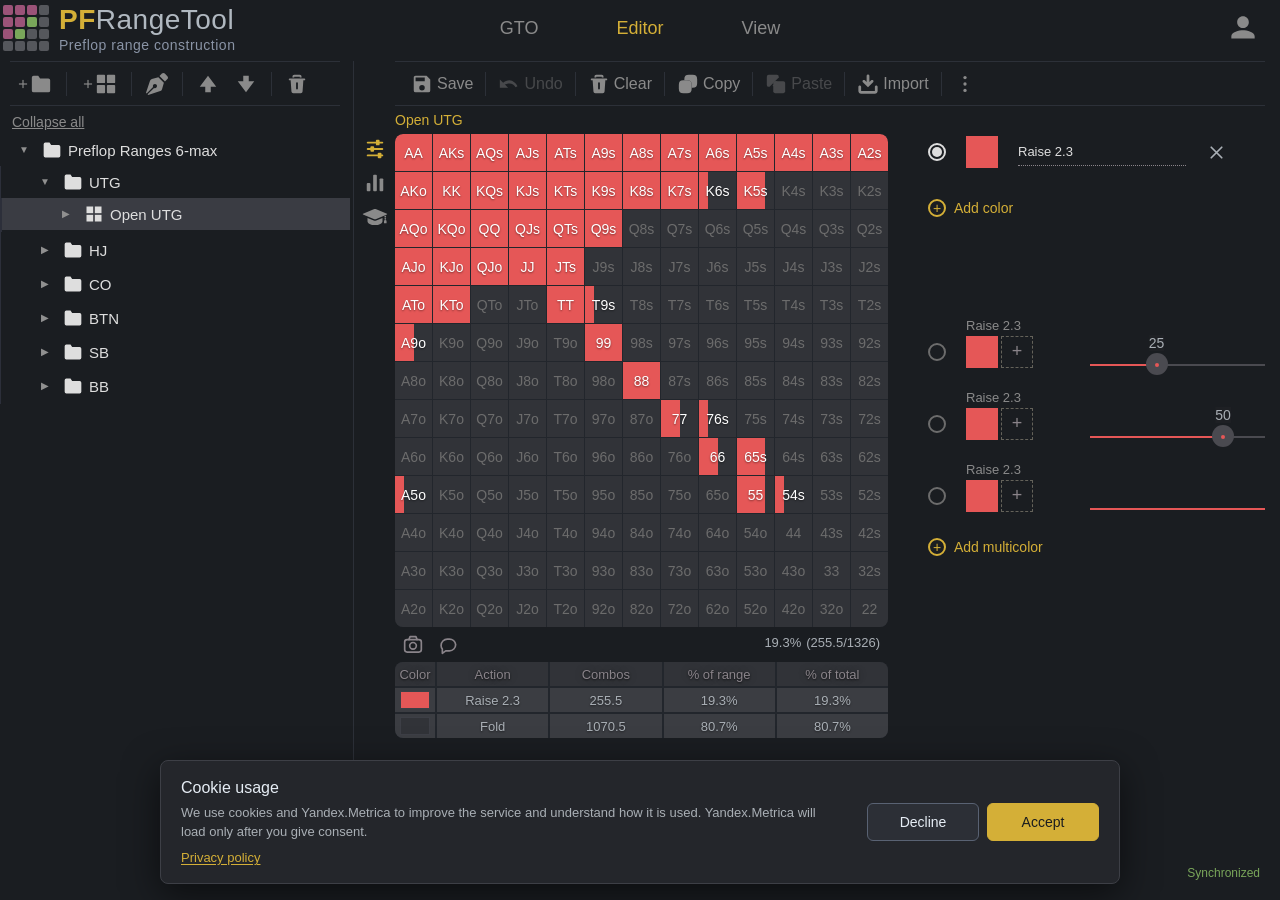
==== commit d182bae8: "Добавление кнопки «Закрыть» и улучшение стилей для плашки автогенерации в тренажере" ====
--- a/index.html
+++ b/index.html
@@ -288,10 +288,15 @@
                             <div class="matrix-wrapper training-matrix-wrapper">
                                 <div id="trainingGrid" class="hands-grid"></div>
                             </div>
-                            <button type="button" class="training-plate-btn active" id="trainingAutoBtn">
-                                <span class="training-plate-indicator"></span>
-                                <span data-i18n="trainer.autoGenerate">Генерировать автоматически</span>
-                            </button>
+                            <!-- Ряд под матрицей: плашка автогенерации слева + текстовая
+                                 кнопка «Закрыть» справа (выход в режим редактора). -->
+                            <div class="training-plate-row">
+                                <button type="button" class="training-plate-btn active" id="trainingAutoBtn">
+                                    <span class="training-plate-indicator"></span>
+                                    <span data-i18n="trainer.autoGenerate">Генерировать автоматически</span>
+                                </button>
+                                <button type="button" class="training-plate-close" id="trainingSetupCloseBtn" data-i18n="trainer.close">Закрыть</button>
+                            </div>
                         </div>
                         <div class="palette-section">
                             <div id="paletteList" class="palette-list"></div>
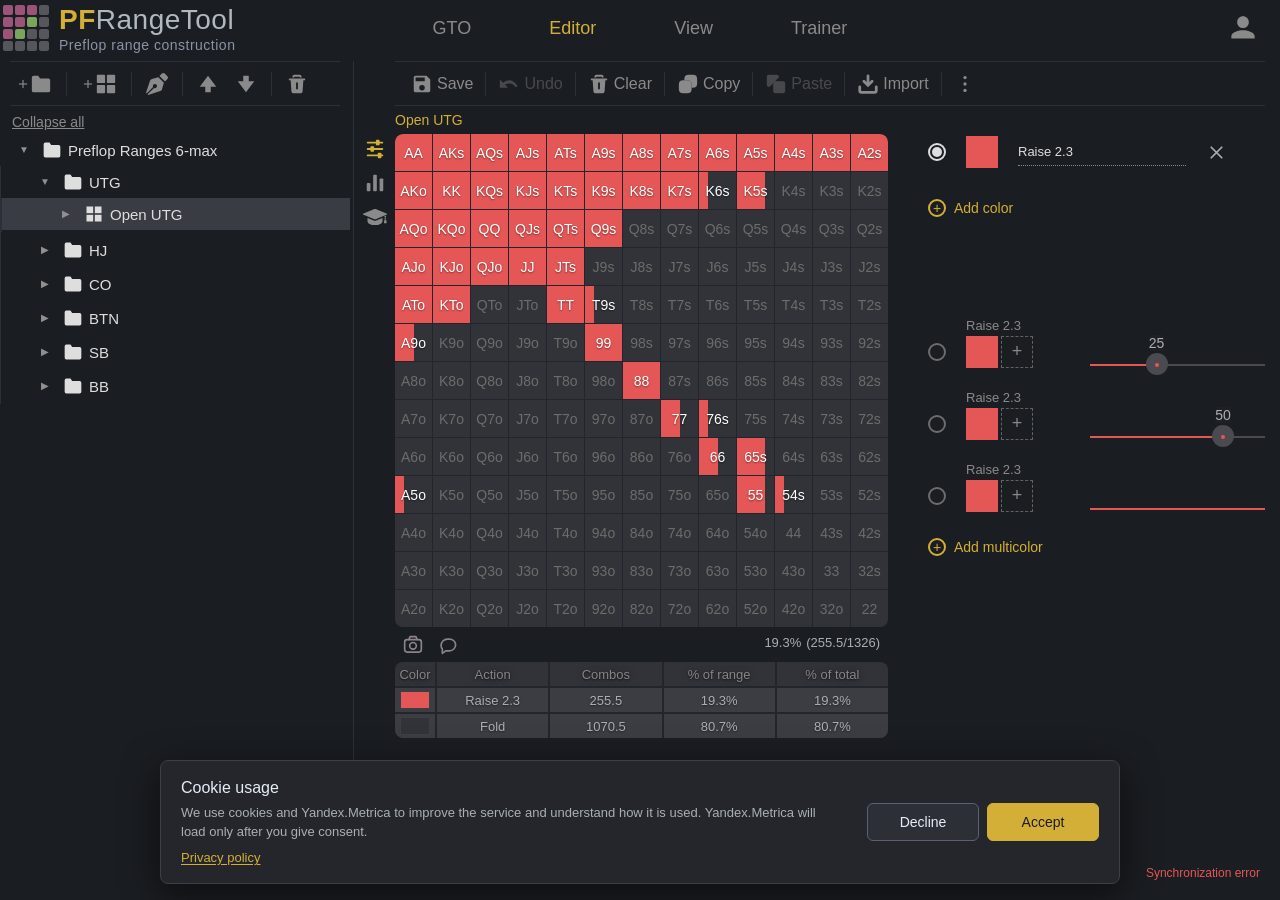
==== commit 76957d67: "Добавление вкладки «Тренажёр» с узлами диапазонов: снапшот данных обеих матриц, меню удаления из тре" ====
--- a/index.html
+++ b/index.html
@@ -59,6 +59,7 @@
     <button class="tab-btn" data-page="gto">GTO</button>
     <button class="tab-btn" data-page="constructor" data-i18n="tabs.editor">Редактор</button>
     <button class="tab-btn" data-page="work" data-i18n="tabs.view">Просмотр</button>
+    <button class="tab-btn" data-page="trainer" data-i18n="tabs.trainer">Тренажёр</button>
     </div>
     <div class="auth-panel" id="authPanel">
         <button type="button" class="auth-avatar-btn" id="authAvatarBtn" aria-haspopup="true" aria-expanded="false" data-i18n-aria-label="auth.account" aria-label="Аккаунт">
@@ -230,7 +231,7 @@
                     <div id="constructorGrid" class="hands-grid"></div>
                 </div>
                 <div id="constructorStatsContainer"></div>
-                <!-- Плашка запуска тренировки (вместо статистики при настройке тренировки) -->
+                <!-- Плашка «Добавить в тренажёр» (вместо статистики при настройке тренировки) -->
                 <button type="button" class="training-plate-btn" id="trainingStartBtn" style="display: none;">
                     <svg class="training-plate-icon" viewBox="0 0 512 512" fill="currentColor">
                         <path d="M304.872,377.116v-53.41c0.007,0,0.011,0.008,0.018,0.015v-3.762c0.808-0.41,1.683-0.812,2.492-1.147
@@ -263,7 +264,7 @@
                             c-5.274-8.574-17.118-8.216-22.291-0.782c0.808-9.021-8.041-16.91-17.592-13.729c-9.143,3.069-12.67,14.496-8.998,26.035
                             c3.39,10.674,10.504,22.34,11.174,28.88L412.831,205.639z"/>
                     </svg>
-                    <span data-i18n="trainer.start">Начать тренировку</span>
+                    <span data-i18n="trainer.start">Добавить в тренажёр</span>
                 </button>
             </div>
             <div class="constructor-legend-col">
@@ -454,6 +455,18 @@
                     <div id="workLevelsContainer" class="button-bar"></div>
                 </div>
             </div>
+        </div>
+    </div>
+
+    <!-- ТРЕНАЖЁР -->
+    <div id="trainerPage" class="page">
+        <div class="three-columns">
+            <!-- ЛЕВАЯ КОЛОНКА: УЗЛЫ ТРЕНАЖЁРА (ширина меняется tree-resize-handle) -->
+            <div class="tree-panel">
+                <div id="trainerTree"></div>
+            </div>
+            <!-- ПРАВАЯ КОЛОНКА: ПОКА ПУСТАЯ (здесь будет матрица тренажёра) -->
+            <div class="table-panel"></div>
         </div>
     </div>
 
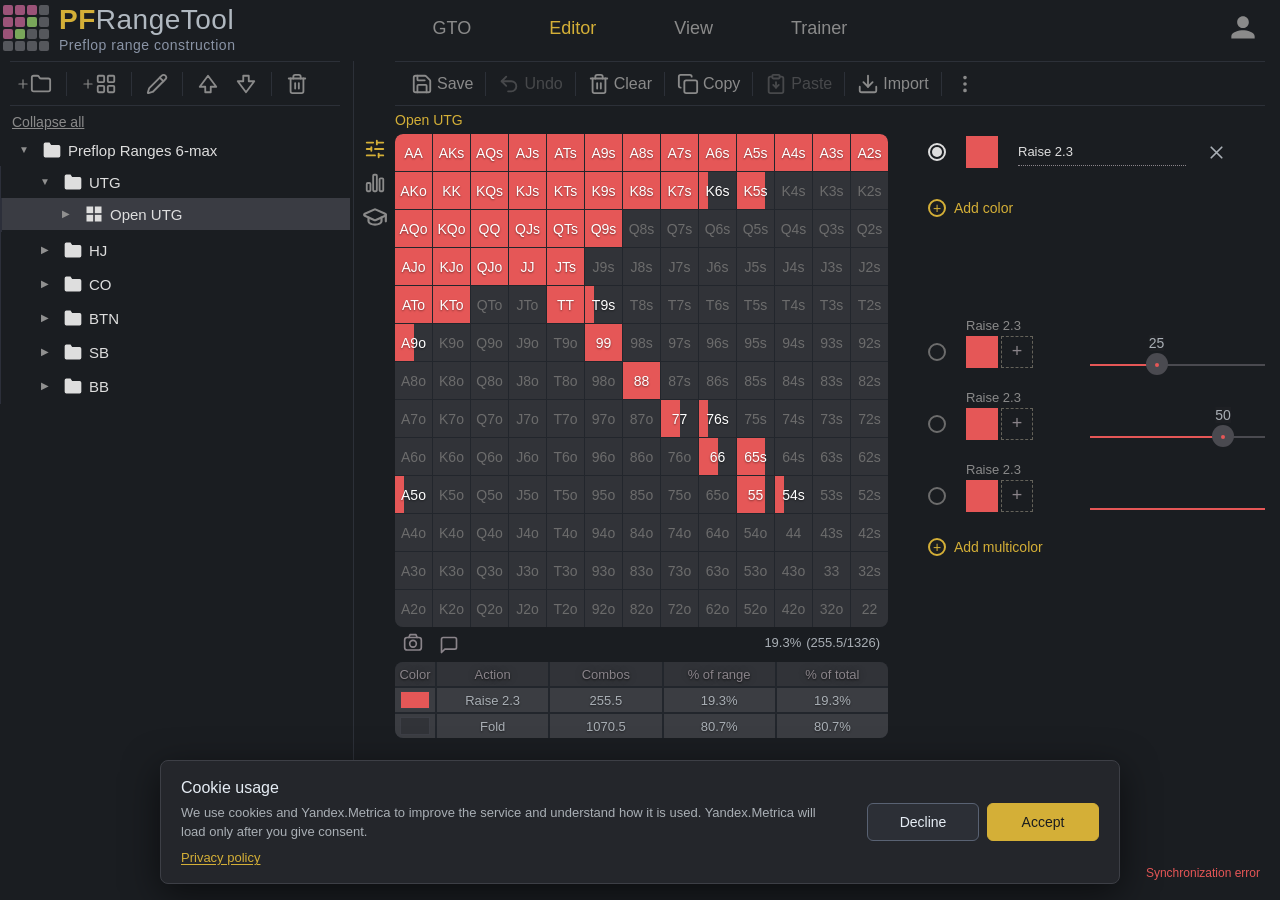
==== commit 3b68541c: "UI: контурные иконки тулбаров (Lucide-стиль) + воздух в макете тренажёра - tree-toolbar, toolbar-rig" ====
--- a/index.html
+++ b/index.html
@@ -98,28 +98,28 @@
                 <div class="tree-toolbar">
 
                     <button class="toolbar-btn" id="treeAddFolderBtn" data-i18n-tooltip="tree.createFolder" data-tooltip="Создать папку">
-                        <svg class="plus-icon" viewBox="0 0 24 24"><rect x="5" y="11" width="14" height="2"/><rect x="11" y="5" width="2" height="14"/></svg>
-                        <svg class="icon" viewBox="0 0 24 24"><path d="M22 19a2 2 0 0 1-2 2H4a2 2 0 0 1-2-2V5a2 2 0 0 1 2-2h5l2 3h9a2 2 0 0 1 2 2z"/></svg>
+                        <svg class="plus-icon" viewBox="0 0 24 24" fill="none" stroke="currentColor" stroke-width="2" stroke-linecap="round" stroke-linejoin="round"><path d="M5 12h14"/><path d="M12 5v14"/></svg>
+                        <svg class="icon" viewBox="0 0 24 24" fill="none" stroke="currentColor" stroke-width="2" stroke-linecap="round" stroke-linejoin="round"><path d="M20 20a2 2 0 0 0 2-2V8a2 2 0 0 0-2-2h-7.9a2 2 0 0 1-1.69-.9L9.6 3.9A2 2 0 0 0 7.93 3H4a2 2 0 0 0-2 2v13a2 2 0 0 0 2 2Z"/></svg>
                     </button>
 					<div class="divider"></div>
                     <button class="toolbar-btn" id="treeAddRangeBtn" data-i18n-tooltip="tree.createRange" data-tooltip="Создать диапазон">
-                        <svg class="plus-icon" viewBox="0 0 24 24"><rect x="5" y="11" width="14" height="2"/><rect x="11" y="5" width="2" height="14"/></svg>
-                        <svg class="icon" viewBox="0 0 24 24"><rect x="2" y="2" width="9" height="9" rx="1"/><rect x="13" y="2" width="9" height="9" rx="1"/><rect x="2" y="13" width="9" height="9" rx="1"/><rect x="13" y="13" width="9" height="9" rx="1"/></svg>
+                        <svg class="plus-icon" viewBox="0 0 24 24" fill="none" stroke="currentColor" stroke-width="2" stroke-linecap="round" stroke-linejoin="round"><path d="M5 12h14"/><path d="M12 5v14"/></svg>
+                        <svg class="icon" viewBox="0 0 24 24" fill="none" stroke="currentColor" stroke-width="2" stroke-linecap="round" stroke-linejoin="round"><rect width="7" height="7" x="3" y="3" rx="1"/><rect width="7" height="7" x="14" y="3" rx="1"/><rect width="7" height="7" x="14" y="14" rx="1"/><rect width="7" height="7" x="3" y="14" rx="1"/></svg>
                     </button>
                     <div class="divider"></div>
                     <button class="toolbar-btn" id="treeRenameBtn" data-i18n-tooltip="tree.renameRange" data-tooltip="Переименовать диапазон">
-                        <svg class="icon" viewBox="0 0 512 512"><path d="M136.6 138.79a64.003 64.003 0 0 0-43.31 41.35L0 460l14.69 14.69L164.8 324.58c-2.99-6.26-4.8-13.18-4.8-20.58 0-26.51 21.49-48 48-48s48 21.49 48 48-21.49 48-48 48c-7.4 0-14.32-1.81-20.58-4.8L37.31 497.31 52 512l279.86-93.29a64.003 64.003 0 0 0 41.35-43.31L416 224 288 96l-151.4 42.79zm361.34-64.62l-60.11-60.11c-18.75-18.75-49.16-18.75-67.91 0l-56.55 56.55 128.02 128.02 56.55-56.55c18.75-18.75 18.75-49.15 0-67.91z"/></svg>
+                        <svg class="icon" viewBox="0 0 24 24" fill="none" stroke="currentColor" stroke-width="2" stroke-linecap="round" stroke-linejoin="round"><path d="M21.174 6.812a1 1 0 0 0-3.986-3.987L3.842 16.174a2 2 0 0 0-.5.83l-1.321 4.352a.5.5 0 0 0 .623.622l4.353-1.32a2 2 0 0 0 .83-.497z"/><path d="m15 5 4 4"/></svg>
                     </button>
                     <div class="divider"></div>
                     <button class="toolbar-btn" id="treeMoveUpBtn" data-i18n-tooltip="tree.moveUp" data-tooltip="Переместить вверх">
-                        <svg class="icon" viewBox="0 0 24 24"><polygon points="12,3 3,15 9,15 9,21 15,21 15,15 21,15"/></svg>
+                        <svg class="icon" viewBox="0 0 24 24" fill="none" stroke="currentColor" stroke-width="2" stroke-linecap="round" stroke-linejoin="round"><polygon points="12,3 3,15 9,15 9,21 15,21 15,15 21,15"/></svg>
                     </button>
                     <button class="toolbar-btn" id="treeMoveDownBtn" data-i18n-tooltip="tree.moveDown" data-tooltip="Переместить вниз">
-                        <svg class="icon" viewBox="0 0 24 24"><polygon points="12,21 3,9 9,9 9,3 15,3 15,9 21,9"/></svg>
+                        <svg class="icon" viewBox="0 0 24 24" fill="none" stroke="currentColor" stroke-width="2" stroke-linecap="round" stroke-linejoin="round"><polygon points="12,21 3,9 9,9 9,3 15,3 15,9 21,9"/></svg>
                     </button>
                     <div class="divider"></div>
                     <button class="toolbar-btn" id="treeDeleteBtn" data-i18n-tooltip="tree.delete" data-tooltip="Удалить диапазон">
-                        <svg class="icon" viewBox="0 0 24 24"><path d="M17,4V5H15V4H9V5H7V4A2,2,0,0,1,9,2h6A2,2,0,0,1,17,4Z"/><path d="M20,6H4A1,1,0,0,0,4,8H5.07l.87,12.14a2,2,0,0,0,2,1.86h8.14a2,2,0,0,0,2-1.86L18.93,8H20a1,1,0,0,0,0-2ZM13,17a1,1,0,0,1-2,0V11a1,1,0,0,1,2,0Z"/></svg>
+                        <svg class="icon" viewBox="0 0 24 24" fill="none" stroke="currentColor" stroke-width="2" stroke-linecap="round" stroke-linejoin="round"><path d="M3 6h18"/><path d="M19 6v14c0 1-1 2-2 2H7c-1 0-2-1-2-2V6"/><path d="M8 6V4c0-1 1-2 2-2h4c1 0 2 1 2 2v2"/><line x1="10" x2="10" y1="11" y2="17"/><line x1="14" x2="14" y1="11" y2="17"/></svg>
                     </button>
                 </div>
                 <div class="tree-collapse-wrapper">
@@ -138,50 +138,41 @@
     <div class="toolbar-right">
         
         <button class="toolbar-btn" id="tableSaveBtn" data-i18n-tooltip="editor.saveRange" data-tooltip="Сохранить диапазон">
-            <svg class="icon" viewBox="0 0 24 24"><path d="M17,3H5C3.89,3,3,3.9,3,5V19a2,2,0,0,0,2,2H19a2,2,0,0,0,2-2V7ZM12,19a3,3,0,1,1,3-3A3,3,0,0,1,12,19ZM15,9H5V5H15Z"/></svg>
+            <svg class="icon" viewBox="0 0 24 24" fill="none" stroke="currentColor" stroke-width="2" stroke-linecap="round" stroke-linejoin="round"><path d="M15.2 3a2 2 0 0 1 1.4.6l3.8 3.8a2 2 0 0 1 .6 1.4V19a2 2 0 0 1-2 2H5a2 2 0 0 1-2-2V5a2 2 0 0 1 2-2z"/><path d="M17 21v-7a1 1 0 0 0-1-1H8a1 1 0 0 0-1 1v7"/><path d="M7 3v4a1 1 0 0 0 1 1h7"/></svg>
             <span class="toolbar-btn-label" data-i18n="editor.save">Сохранить</span>
         </button>
         <div class="divider"></div>
         <button class="toolbar-btn" id="tableUndoBtn" data-i18n-tooltip="editor.undoChanges" data-tooltip="Отменить изменения">
-            <svg class="icon" viewBox="0 0 24 24"><path d="M12.5,8c-2.65,0-5.05,0.99-6.9,2.6L2,7v9h9l-3.62-3.62C8.53,12.35,10.39,11.5,12.5,11.5 c2.87,0,5.37,1.63,6.68,4.05l2.03-1.19C19.6,11.57,16.26,8,12.5,8z"/></svg>
+            <svg class="icon" viewBox="0 0 24 24" fill="none" stroke="currentColor" stroke-width="2" stroke-linecap="round" stroke-linejoin="round"><path d="M9 14 4 9l5-5"/><path d="M4 9h10.5a5.5 5.5 0 0 1 5.5 5.5a5.5 5.5 0 0 1-5.5 5.5H11"/></svg>
             <span class="toolbar-btn-label" data-i18n="editor.undo">Отменить</span>
         </button>
 		        <div class="divider"></div>
         <button class="toolbar-btn" id="tableClearBtn" data-i18n-tooltip="editor.clearTable" data-tooltip="Очистить таблицу">
-            <svg class="icon" viewBox="0 0 24 24"><path d="M17,4V5H15V4H9V5H7V4A2,2,0,0,1,9,2h6A2,2,0,0,1,17,4Z"/><path d="M20,6H4A1,1,0,0,0,4,8H5.07l.87,12.14a2,2,0,0,0,2,1.86h8.14a2,2,0,0,0,2-1.86L18.93,8H20a1,1,0,0,0,0-2ZM13,17a1,1,0,0,1-2,0V11a1,1,0,0,1,2,0Z"/></svg>
+            <svg class="icon" viewBox="0 0 24 24" fill="none" stroke="currentColor" stroke-width="2" stroke-linecap="round" stroke-linejoin="round"><path d="M3 6h18"/><path d="M19 6v14c0 1-1 2-2 2H7c-1 0-2-1-2-2V6"/><path d="M8 6V4c0-1 1-2 2-2h4c1 0 2 1 2 2v2"/><line x1="10" x2="10" y1="11" y2="17"/><line x1="14" x2="14" y1="11" y2="17"/></svg>
             <span class="toolbar-btn-label" data-i18n="editor.clear">Очистить</span>
         </button>
         <div class="divider"></div>
         <button class="toolbar-btn" id="tableCopyBtn" data-i18n-tooltip="editor.copyRange" data-tooltip="Копировать диапазон">
-           <svg class="icon" viewBox="0 0 24 24" fill="currentColor">
-        <path d="M16 12.9V17.1C16 20.6 14.6 22 11.1 22H6.9C3.4 22 2 20.6 2 17.1V12.9C2 9.4 3.4 8 6.9 8H11.1C14.6 8 16 9.4 16 12.9Z"/>
-        <path d="M22 6.9V11.1C22 14.6 20.6 16 17.1 16H16V12.9C16 9.4 14.6 8 11.1 8H8V6.9C8 3.4 9.4 2 12.9 2H17.1C20.6 2 22 3.4 22 6.9Z"/>
-    </svg>
+           <svg class="icon" viewBox="0 0 24 24" fill="none" stroke="currentColor" stroke-width="2" stroke-linecap="round" stroke-linejoin="round"><rect width="14" height="14" x="8" y="8" rx="2" ry="2"/><path d="M4 16c-1.1 0-2-.9-2-2V4c0-1.1.9-2 2-2h10c1.1 0 2 .9 2 2"/></svg>
             <span class="toolbar-btn-label" data-i18n="editor.copy">Копировать</span>
         </button>
 		<div class="divider"></div>
         <button class="toolbar-btn" id="tablePasteBtn" data-i18n-tooltip="editor.pasteRange" data-tooltip="Вставить диапазон">
-        <svg class="icon" viewBox="0 0 24 24" fill="#e5eaf0">
-    <rect x="9" y="9" width="13" height="13" rx="2" ry="2"/>
-    <path d="M5 15H4a2 2 0 0 1-2-2V4a2 2 0 0 1 2-2h9a2 2 0 0 1 2 2v1"/>
-    <path d="M12 17L8 13H10.5V9H13.5V13H16L12 17Z"/>
-</svg>
+        <svg class="icon" viewBox="0 0 24 24" fill="none" stroke="currentColor" stroke-width="2" stroke-linecap="round" stroke-linejoin="round"><rect width="8" height="4" x="8" y="2" rx="1" ry="1"/><path d="M16 4h2a2 2 0 0 1 2 2v14a2 2 0 0 1-2 2H6a2 2 0 0 1-2-2V6a2 2 0 0 1 2-2h2"/><path d="M12 10v6"/><path d="m9 13 3 3 3-3"/></svg>
             <span class="toolbar-btn-label" data-i18n="editor.paste">Вставить</span>
         </button>
 		<div class="divider"></div>
 		<button class="toolbar-btn" id="importRangeBtn" data-i18n-tooltip="editor.importRange" data-tooltip="Импорт диапазона">
- <svg class="icon" viewBox="0 0 16 16" fill="currentColor" fill-rule="evenodd">
-        <path d="M14,9 C14.5523,9 15,9.44772 15,10 L15,13 C15,14.1046 14.1046,15 13,15 L3,15 C1.89543,15 1,14.1046 1,13 L1,10 C1,9.44772 1.44772,9 2,9 C2.55228,9 3,9.44771 3,10 L3,13 L13,13 L13,10 C13,9.44771 13.4477,9 14,9 Z M8,1 C8.55228,1 9,1.44772 9,2 L9,6.58579 L10.2929,5.29289 C10.6834,4.90237 11.3166,4.90237 11.7071,5.29289 C12.0976,5.68342 12.0976,6.31658 11.7071,6.70711 L8,10.4142 L4.29289,6.70711 C3.90237,6.31658 3.90237,5.68342 4.29289,5.29289 C4.68342,4.90237 5.31658,4.90237 5.70711,5.29289 L7,6.58579 L7,2 C7,1.44772 7.44772,1 8,1 Z"/>
-    </svg>
+ <svg class="icon" viewBox="0 0 24 24" fill="none" stroke="currentColor" stroke-width="2" stroke-linecap="round" stroke-linejoin="round"><path d="M21 15v4a2 2 0 0 1-2 2H5a2 2 0 0 1-2-2v-4"/><polyline points="7 10 12 15 17 10"/><line x1="12" x2="12" y1="3" y2="15"/></svg>
     <span class="toolbar-btn-label" data-i18n="editor.import">Импорт</span>
 </button>
 		<div class="divider"></div>
 		<div class="toolbar-more-wrapper">
 		<button class="toolbar-btn" id="tableMoreBtn" type="button" aria-haspopup="true" aria-expanded="false" data-i18n-tooltip="editor.more" data-tooltip="Дополнительно">
-			<svg class="icon" viewBox="0 0 24 24" aria-hidden="true">
-				<circle cx="12" cy="5" r="1.8"/>
-				<circle cx="12" cy="12" r="1.8"/>
-				<circle cx="12" cy="19" r="1.8"/>
+			<svg class="icon" viewBox="0 0 24 24" fill="none" stroke="currentColor" stroke-width="2" stroke-linecap="round" stroke-linejoin="round" aria-hidden="true">
+				<circle cx="12" cy="5" r="1"/>
+				<circle cx="12" cy="12" r="1"/>
+				<circle cx="12" cy="19" r="1"/>
 			</svg>
 		</button>
 		<div class="toolbar-more-menu" id="tableMoreMenu">
@@ -202,17 +193,12 @@
     <div class="matrix-row">
         <div class="matrix-mode-toolbar">
             <button type="button" class="toolbar-btn active" id="editorModeBtn" data-i18n-tooltip="editor.mode" data-tooltip="Режим редактора">
-                <svg class="icon" viewBox="0 0 24 24">
-                    <rect x="3" y="4" width="18" height="2" rx="1"/>
-                    <rect x="13" y="2" width="4" height="6" rx="1"/>
-                    <rect x="3" y="11" width="18" height="2" rx="1"/>
-                    <rect x="7" y="9" width="4" height="6" rx="1"/>
-                    <rect x="3" y="18" width="18" height="2" rx="1"/>
-                    <rect x="15" y="16" width="4" height="6" rx="1"/>
+                <svg class="icon" viewBox="0 0 24 24" fill="none" stroke="currentColor" stroke-width="2" stroke-linecap="round" stroke-linejoin="round">
+                    <path d="M21 5h-7"/><path d="M10 5H3"/><path d="M14 3v4"/><path d="M8 10v4"/><path d="M21 12h-9"/><path d="M8 12H3"/><path d="M21 19h-5"/><path d="M12 19H3"/><path d="M16 17v4"/>
                 </svg>
             </button>
             <button type="button" class="toolbar-btn" id="analysisModeBtn" data-i18n-tooltip="editor.analysisMode" data-tooltip="Режим анализа">
-                <svg class="icon" viewBox="0 0 24 24">
+                <svg class="icon" viewBox="0 0 24 24" fill="none" stroke="currentColor" stroke-width="2" stroke-linecap="round" stroke-linejoin="round">
                     <rect x="3" y="12" width="4" height="9" rx="1"/>
                     <rect x="10" y="3" width="4" height="18" rx="1"/>
                     <rect x="17" y="7" width="4" height="14" rx="1"/>
@@ -220,8 +206,10 @@
             </button>
             <!-- Кнопка режима тренировки: иконка "шапочка выпускника" (околыш с кисточкой) -->
             <button type="button" class="toolbar-btn" id="trainingModeBtn" data-i18n-tooltip="editor.trainingMode" data-tooltip="Режим тренировки">
-                <svg class="icon" viewBox="0.2 4.3 16.6 11.3">
-                    <path d="M16.141 7.905c.24.102.24.269 0 .37l-7.204 3.058a1.288 1.288 0 0 1-.874 0L.859 8.276c-.24-.102-.24-.27 0-.371l7.204-3.058a1.287 1.287 0 0 1 .874 0zm-6.833 4.303 3.983-1.69v2.081c0 1.394-2.145 2.524-4.791 2.524s-4.79-1.13-4.79-2.524v-2.082l3.982 1.69a2.226 2.226 0 0 0 1.616 0zm4.94 1.677h1.642v-1.091a.822.822 0 1 0-1.643 0zm.82-3.603a.554.554 0 1 0-.553-.554.554.554 0 0 0 .554.554zm0 1.415a.554.554 0 1 0-.553-.555.554.554 0 0 0 .554.555z"/>
+                <svg class="icon" viewBox="0 0 24 24" fill="none" stroke="currentColor" stroke-width="2" stroke-linecap="round" stroke-linejoin="round">
+                    <path d="M21.42 10.922a1 1 0 0 0-.019-1.838L12.83 5.18a2 2 0 0 0-1.66 0L2.6 9.08a1 1 0 0 0 0 1.832l8.57 3.908a2 2 0 0 0 1.66 0z"/>
+                    <path d="M22 10v6"/>
+                    <path d="M6 12.5V16a6 3 0 0 0 12 0v-3.5"/>
                 </svg>
             </button>
         </div>
@@ -522,6 +510,7 @@
     <script type="module" src="js/modules/grid/grid-toolbar.js"></script>
     <script type="module" src="js/modules/grid/grid-api.js"></script>
     <script type="module" src="js/modules/trainer/trainer-api.js"></script>
+    <script type="module" src="js/modules/trainer/trainer-table.js"></script>
 	<script src="js/paint.js"></script>
 	<script src="js/tree/tree-node-create.js"></script>
 	<script src="js/tree/tree-node-ops.js"></script>
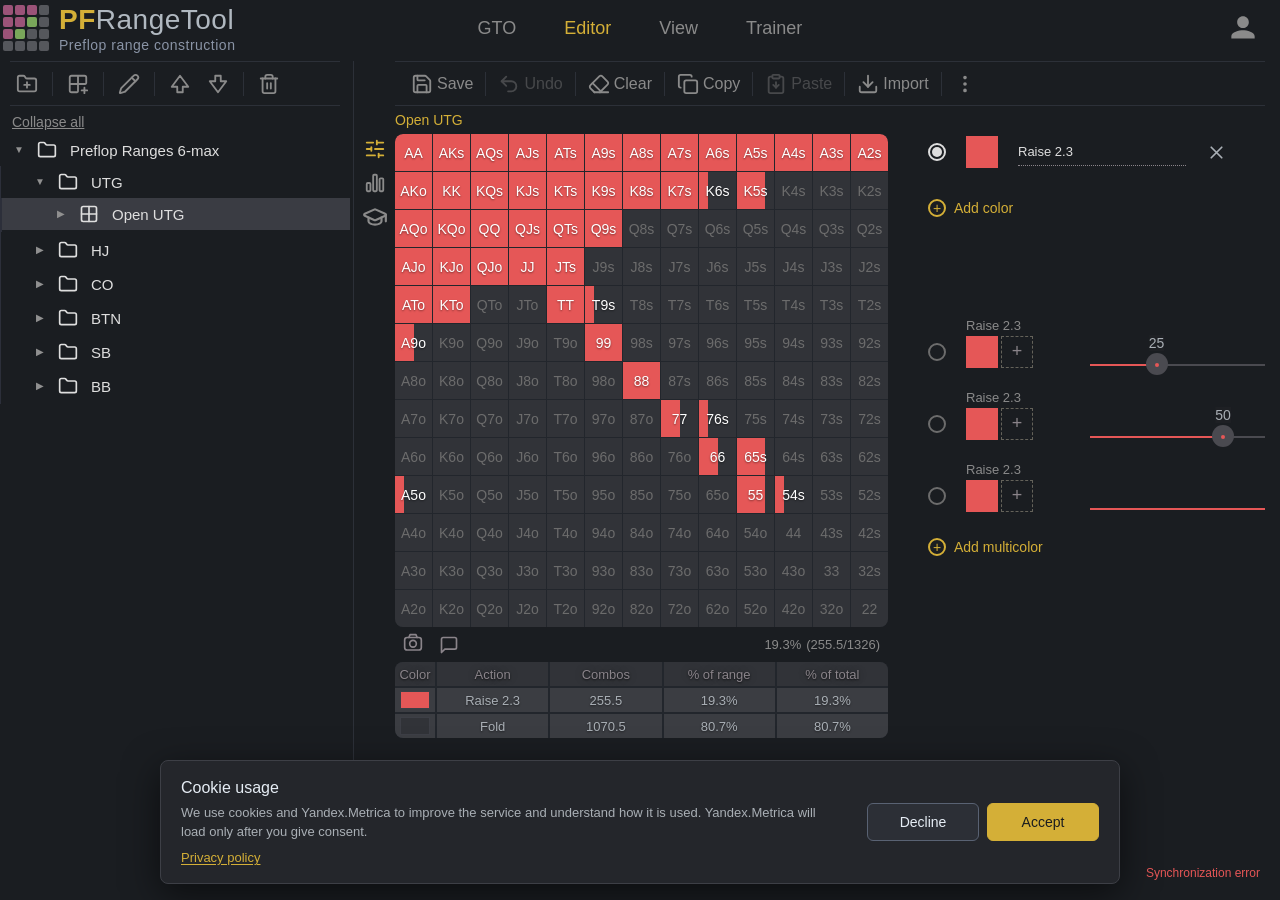
==== commit 96c1aabe: "оптимизация вида иконок в дереве" ====
--- a/index.html
+++ b/index.html
@@ -98,13 +98,11 @@
                 <div class="tree-toolbar">
 
                     <button class="toolbar-btn" id="treeAddFolderBtn" data-i18n-tooltip="tree.createFolder" data-tooltip="Создать папку">
-                        <svg class="plus-icon" viewBox="0 0 24 24" fill="none" stroke="currentColor" stroke-width="2" stroke-linecap="round" stroke-linejoin="round"><path d="M5 12h14"/><path d="M12 5v14"/></svg>
-                        <svg class="icon" viewBox="0 0 24 24" fill="none" stroke="currentColor" stroke-width="2" stroke-linecap="round" stroke-linejoin="round"><path d="M20 20a2 2 0 0 0 2-2V8a2 2 0 0 0-2-2h-7.9a2 2 0 0 1-1.69-.9L9.6 3.9A2 2 0 0 0 7.93 3H4a2 2 0 0 0-2 2v13a2 2 0 0 0 2 2Z"/></svg>
+                        <svg class="icon" viewBox="0 0 24 24" fill="none" stroke="currentColor" stroke-width="2" stroke-linecap="round" stroke-linejoin="round" aria-hidden="true"><path d="M12 10v6"/><path d="M9 13h6"/><path d="M20 20a2 2 0 0 0 2-2V8a2 2 0 0 0-2-2h-7.9a2 2 0 0 1-1.69-.9L9.6 3.9A2 2 0 0 0 7.93 3H4a2 2 0 0 0-2 2v13a2 2 0 0 0 2 2Z"/></svg>
                     </button>
 					<div class="divider"></div>
                     <button class="toolbar-btn" id="treeAddRangeBtn" data-i18n-tooltip="tree.createRange" data-tooltip="Создать диапазон">
-                        <svg class="plus-icon" viewBox="0 0 24 24" fill="none" stroke="currentColor" stroke-width="2" stroke-linecap="round" stroke-linejoin="round"><path d="M5 12h14"/><path d="M12 5v14"/></svg>
-                        <svg class="icon" viewBox="0 0 24 24" fill="none" stroke="currentColor" stroke-width="2" stroke-linecap="round" stroke-linejoin="round"><rect width="7" height="7" x="3" y="3" rx="1"/><rect width="7" height="7" x="14" y="3" rx="1"/><rect width="7" height="7" x="14" y="14" rx="1"/><rect width="7" height="7" x="3" y="14" rx="1"/></svg>
+                        <svg class="icon" viewBox="0 0 24 24" fill="none" stroke="currentColor" stroke-width="2" stroke-linecap="round" stroke-linejoin="round" aria-hidden="true"><path d="M12 3v17a1 1 0 0 1-1 1H5a2 2 0 0 1-2-2V5a2 2 0 0 1 2-2h14a2 2 0 0 1 2 2v6a1 1 0 0 1-1 1H3"/><path d="M16 19h6"/><path d="M19 22v-6"/></svg>
                     </button>
                     <div class="divider"></div>
                     <button class="toolbar-btn" id="treeRenameBtn" data-i18n-tooltip="tree.renameRange" data-tooltip="Переименовать диапазон">
@@ -148,7 +146,7 @@
         </button>
 		        <div class="divider"></div>
         <button class="toolbar-btn" id="tableClearBtn" data-i18n-tooltip="editor.clearTable" data-tooltip="Очистить таблицу">
-            <svg class="icon" viewBox="0 0 24 24" fill="none" stroke="currentColor" stroke-width="2" stroke-linecap="round" stroke-linejoin="round"><path d="M3 6h18"/><path d="M19 6v14c0 1-1 2-2 2H7c-1 0-2-1-2-2V6"/><path d="M8 6V4c0-1 1-2 2-2h4c1 0 2 1 2 2v2"/><line x1="10" x2="10" y1="11" y2="17"/><line x1="14" x2="14" y1="11" y2="17"/></svg>
+            <svg class="icon" viewBox="0 0 24 24" fill="none" stroke="currentColor" stroke-width="2" stroke-linecap="round" stroke-linejoin="round" aria-hidden="true"><path d="m7 21-4.3-4.3c-1-1-1-2.5 0-3.4l9.6-9.6c1-1 2.5-1 3.4 0l5.6 5.6c1 1 1 2.5 0 3.4L13 21"/><path d="M22 21H7"/><path d="m5 11 9 9"/></svg>
             <span class="toolbar-btn-label" data-i18n="editor.clear">Очистить</span>
         </button>
         <div class="divider"></div>
